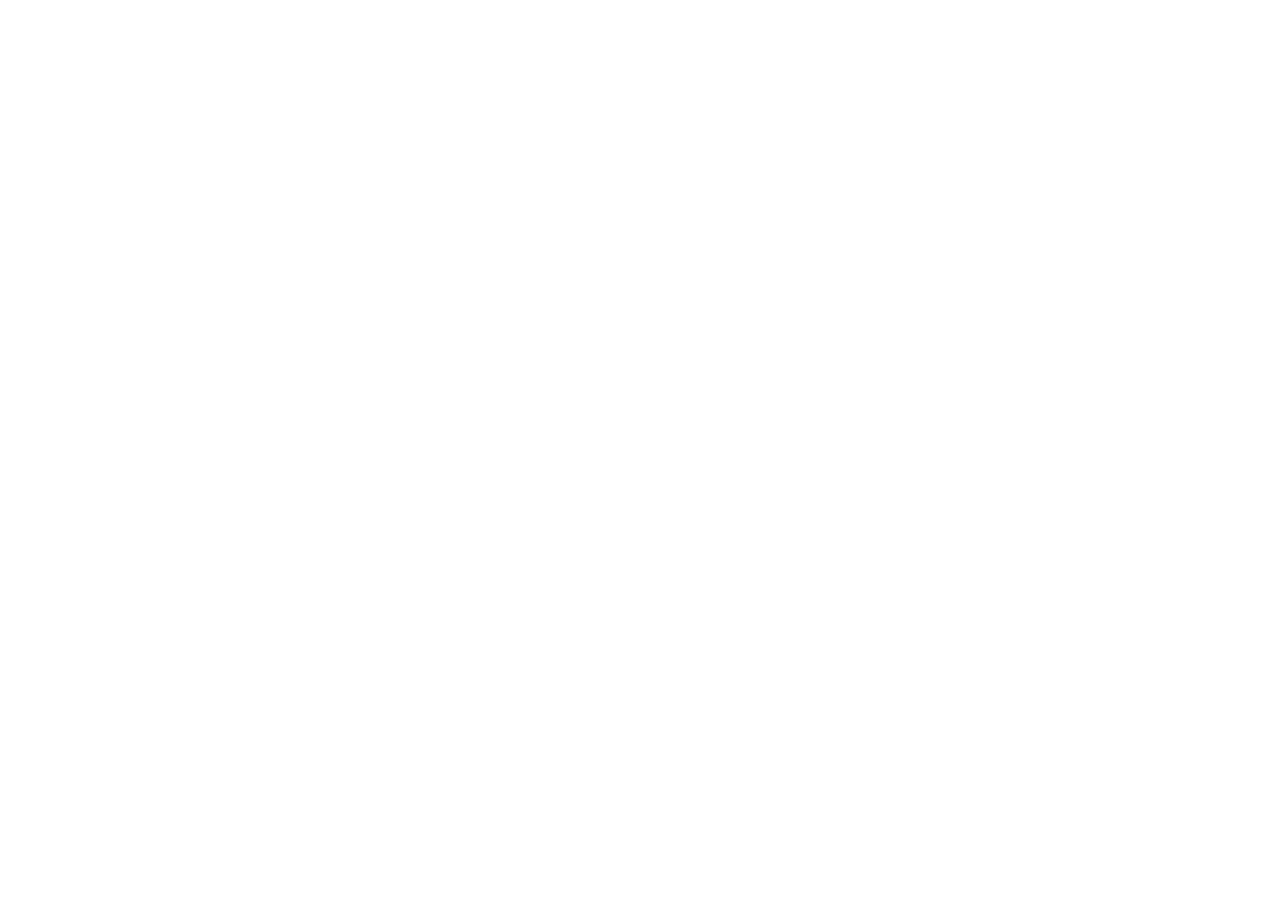
==== youtube.html @ 4ea28903 "redes" ====
<!DOCTYPE html>
<html lang="pt-br">
<head>
    <meta charset="UTF-8">
    <meta http-equiv="X-UA-Compatible" content="IE=edge">
    <meta name="viewport" content="width=device-width, initial-scale=1.0">
    <title>Youtube</title>
    <link rel="shortcut icon" href="imagens/favicon.ico" type="image/x-icon">
    <link rel="stylesheet" href="estilo/redes.css">
</head>
<body>
    <img src="" alt="">
</body>
</html>
---- estilo/redes.css ----
@charset "UTF-8";

*{
    margin: 0px;
    padding: 0px;
}

img{
    
}
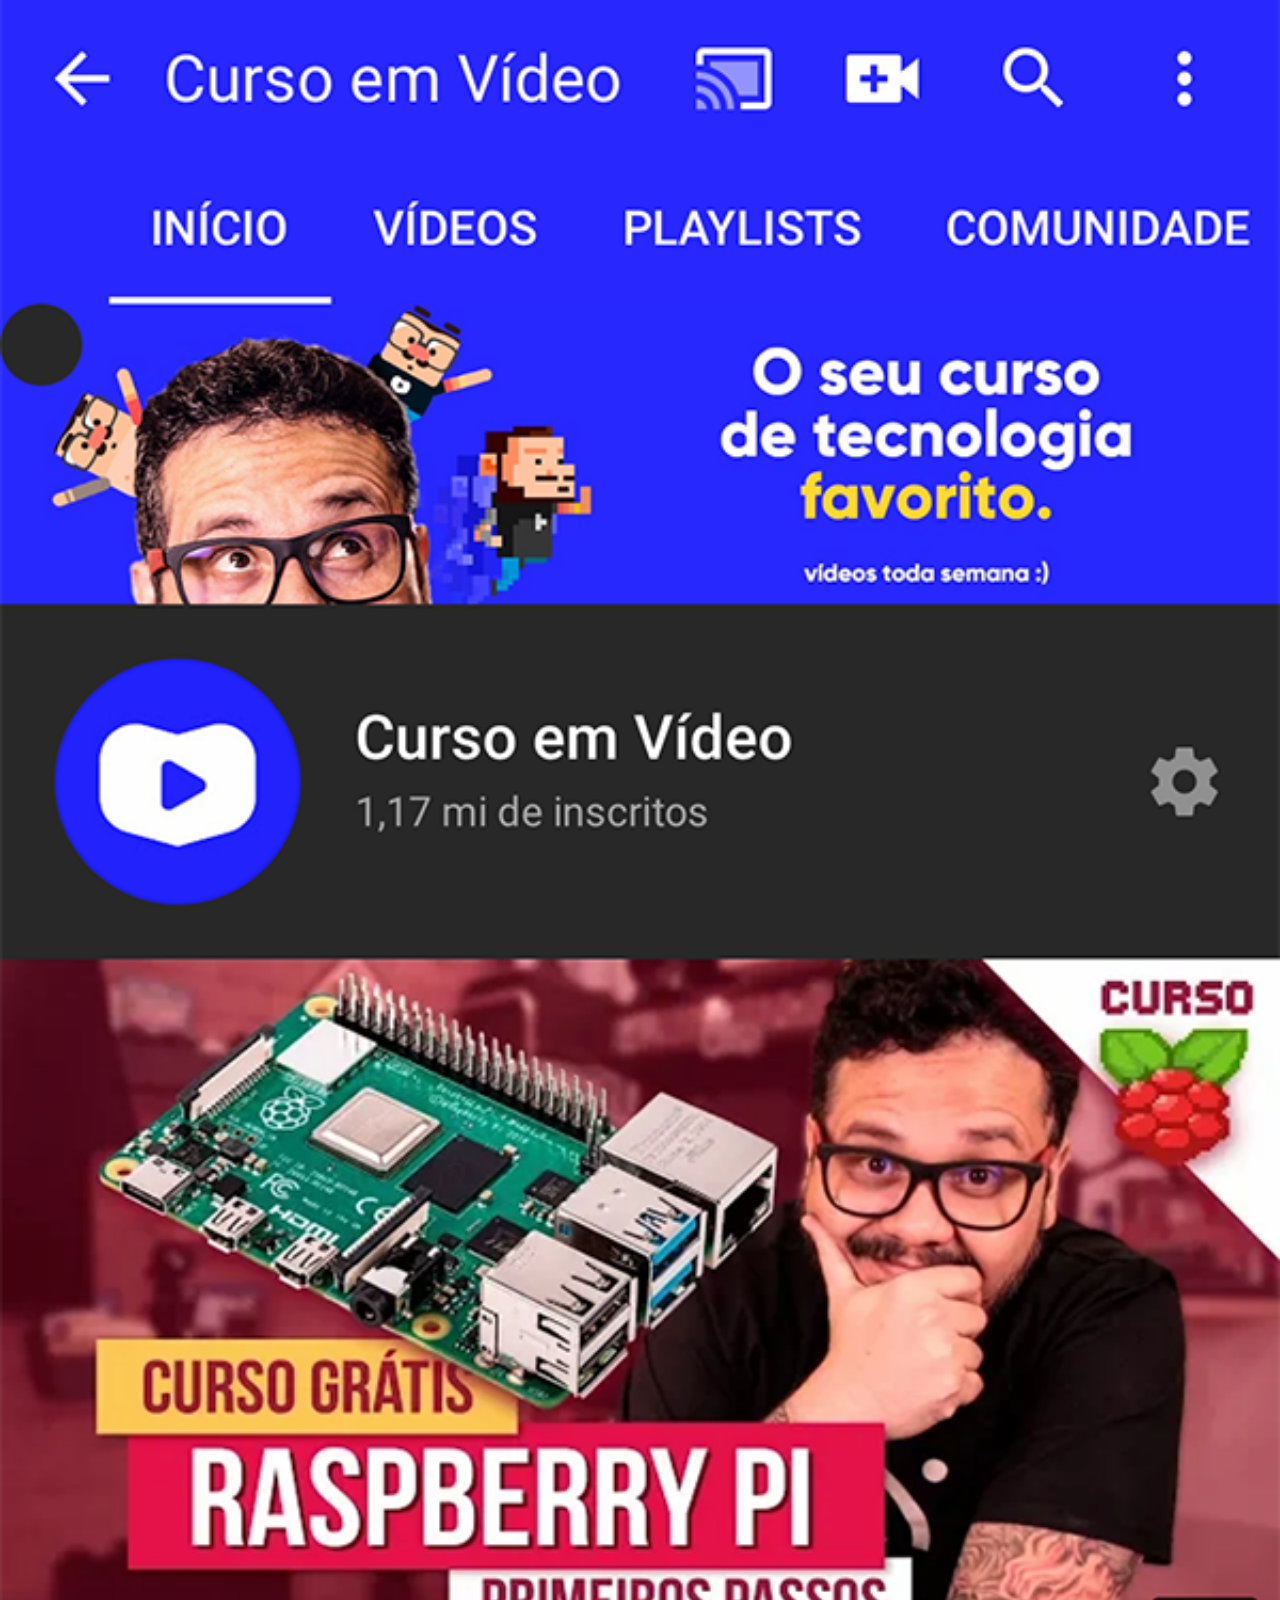
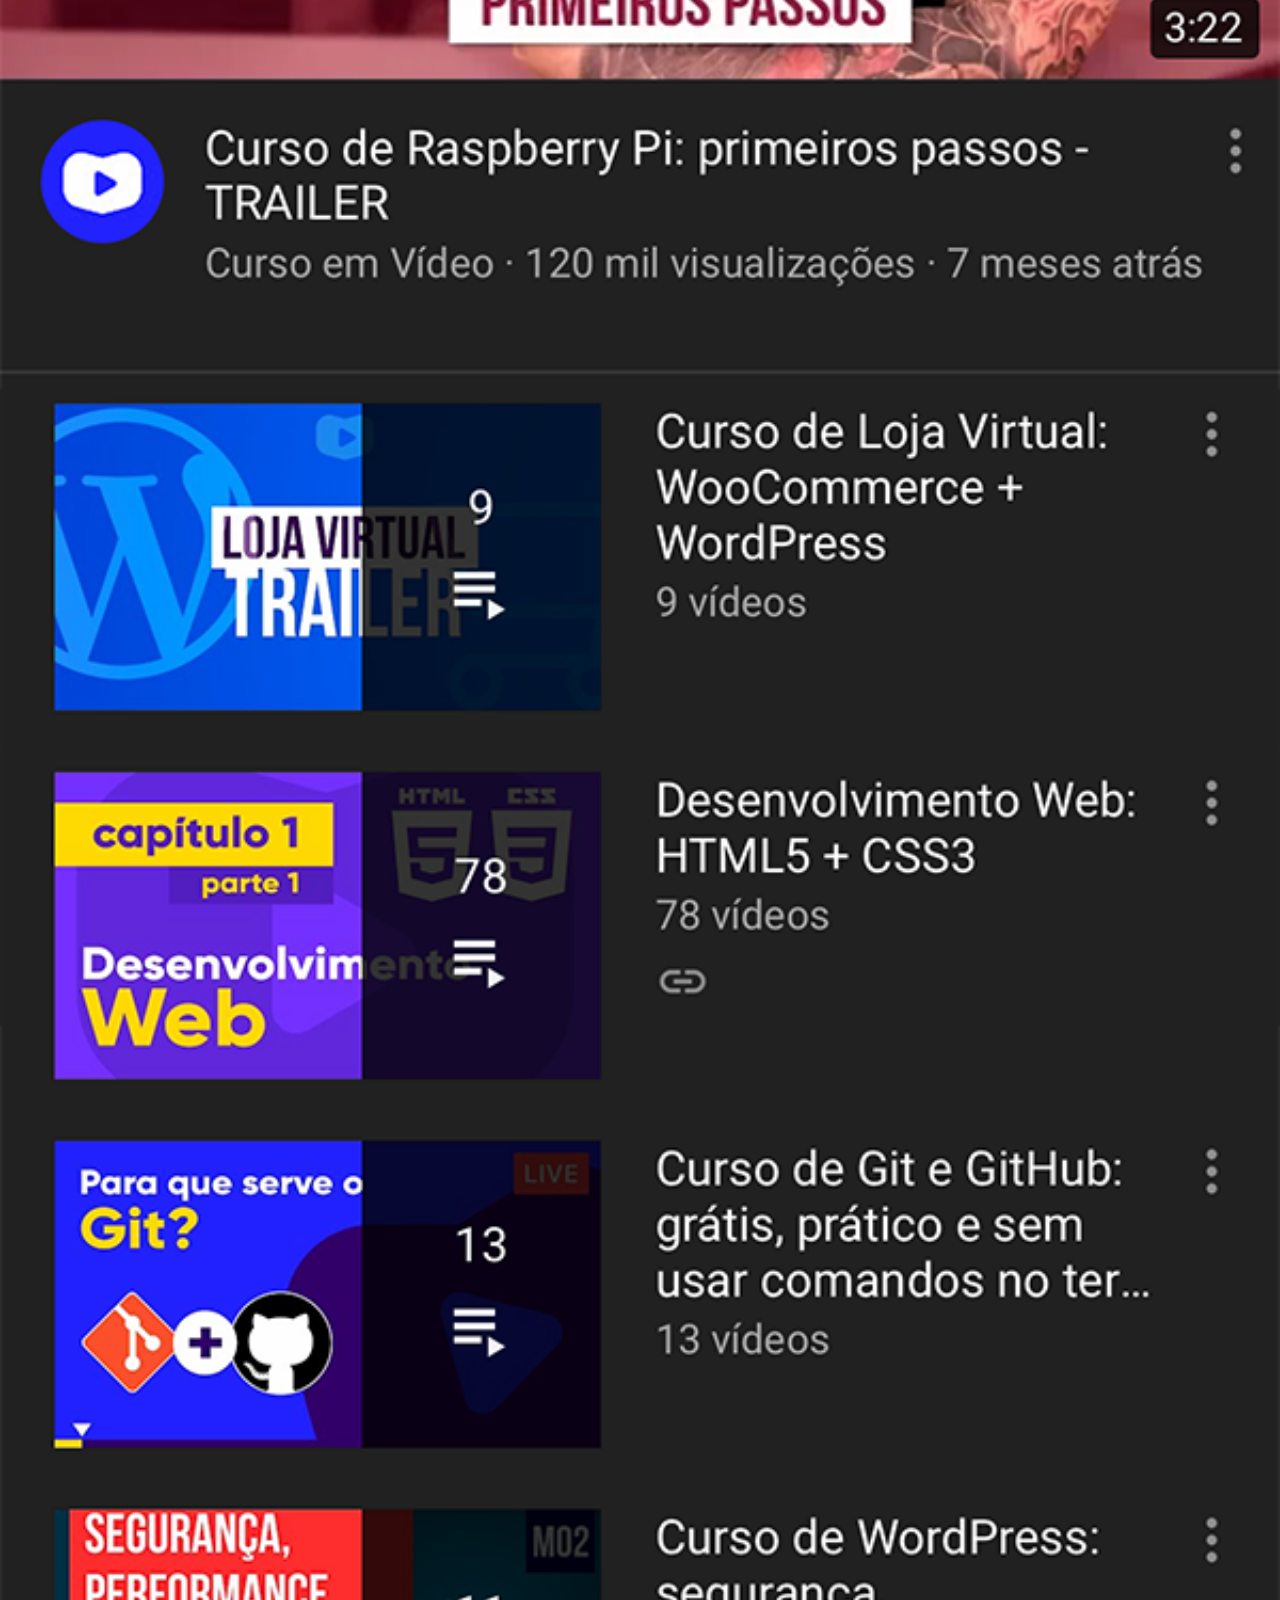
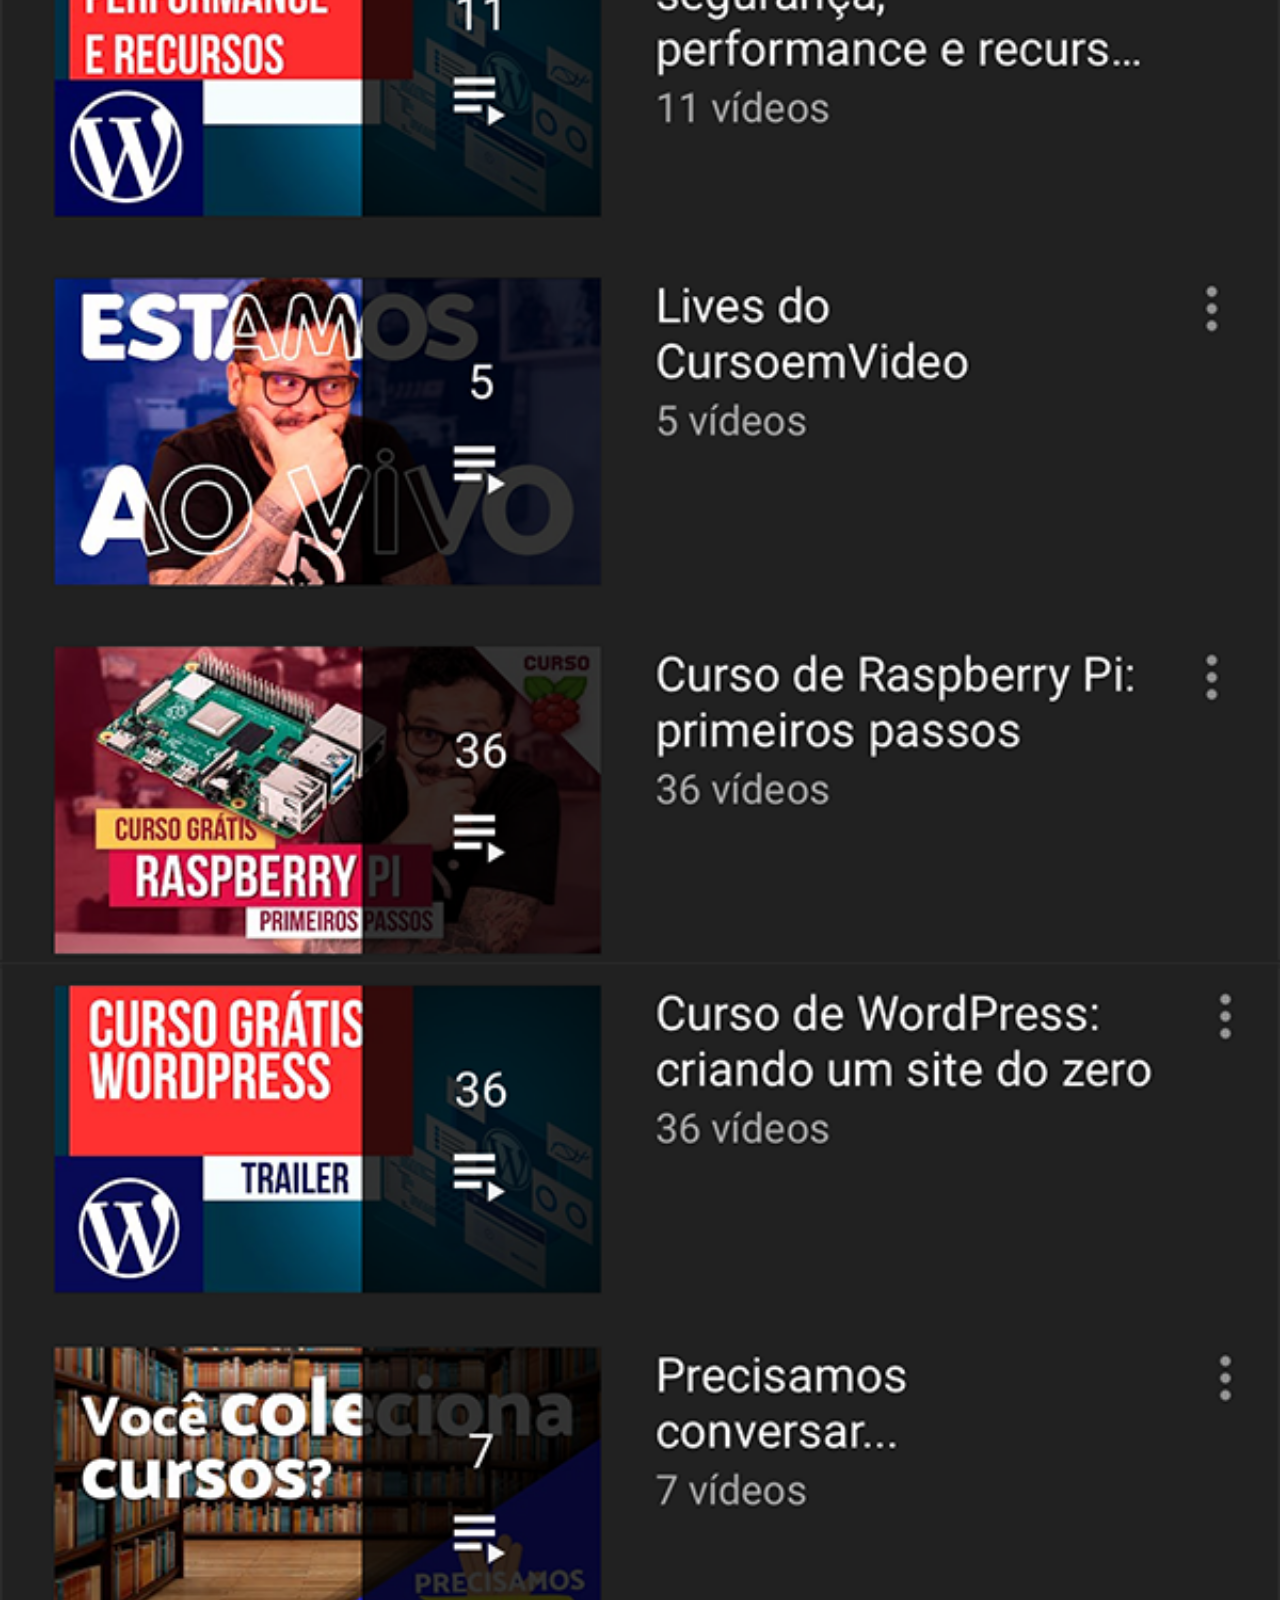
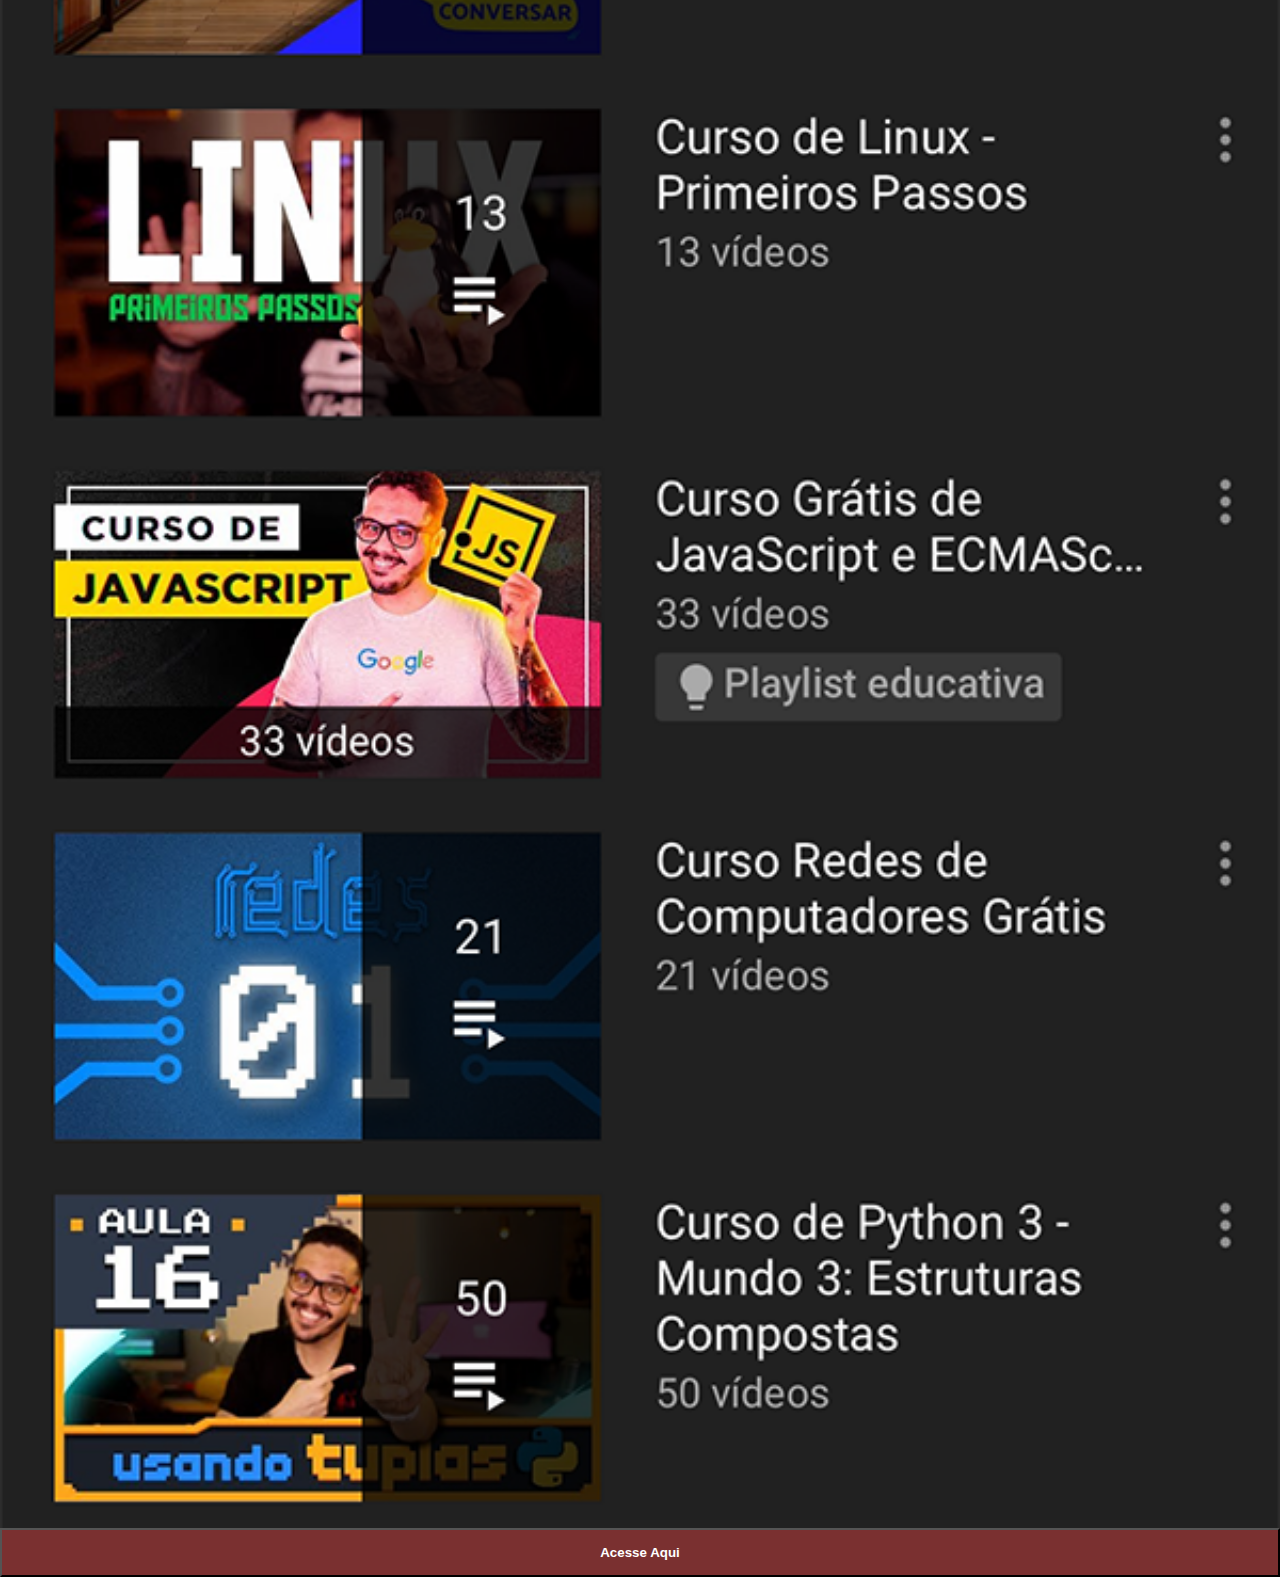
==== commit f58c59b1: "finalizado" ====
--- a/youtube.html
+++ b/youtube.html
@@ -9,6 +9,7 @@
     <link rel="stylesheet" href="estilo/redes.css">
 </head>
 <body>
-    <img src="" alt="">
+    <img src="imagens/tela-youtube.png" alt="Youtube">
+    <a href="https://www.youtube.com/@CursoemVideo/playlists" target="_blank"><button>Acesse Aqui</button></a>
 </body>
 </html>--- a/estilo/redes.css
+++ b/estilo/redes.css
@@ -5,6 +5,31 @@
     padding: 0px;
 }
 
+body{
+    width: 100vw;
+    font-family: Arial, Helvetica, sans-serif;
+}   
+
 img{
-    
-}+   width: 100vw;
+   display: block;
+     
+}
+
+button{
+    background-color: rgb(122, 48, 48);
+    color: white;
+    width: 100vw;
+    padding: 15px;
+    margin-top: -10px;
+    font-weight: bolder;
+}
+
+button:hover{
+    background-color: red;
+}
+
+::-webkit-scrollbar {
+    width: 0%;
+    margin: 0%;
+}  